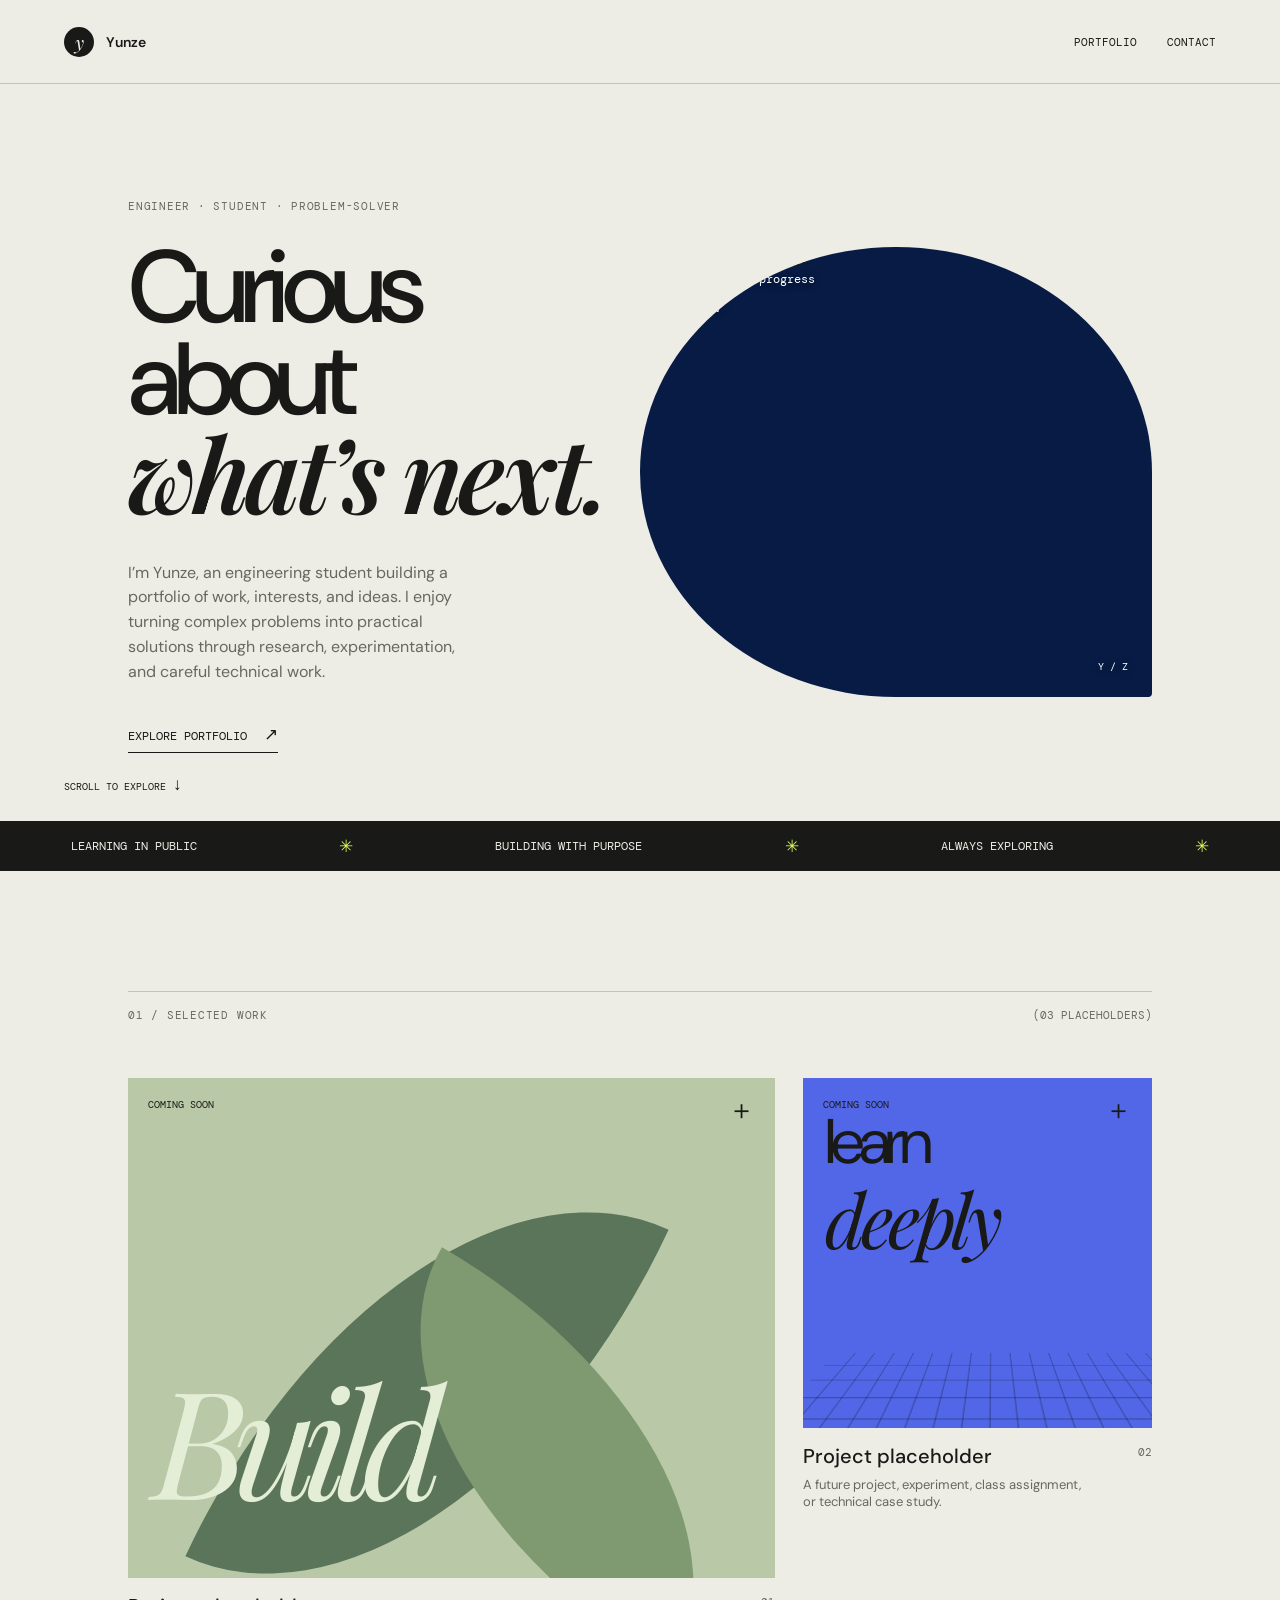
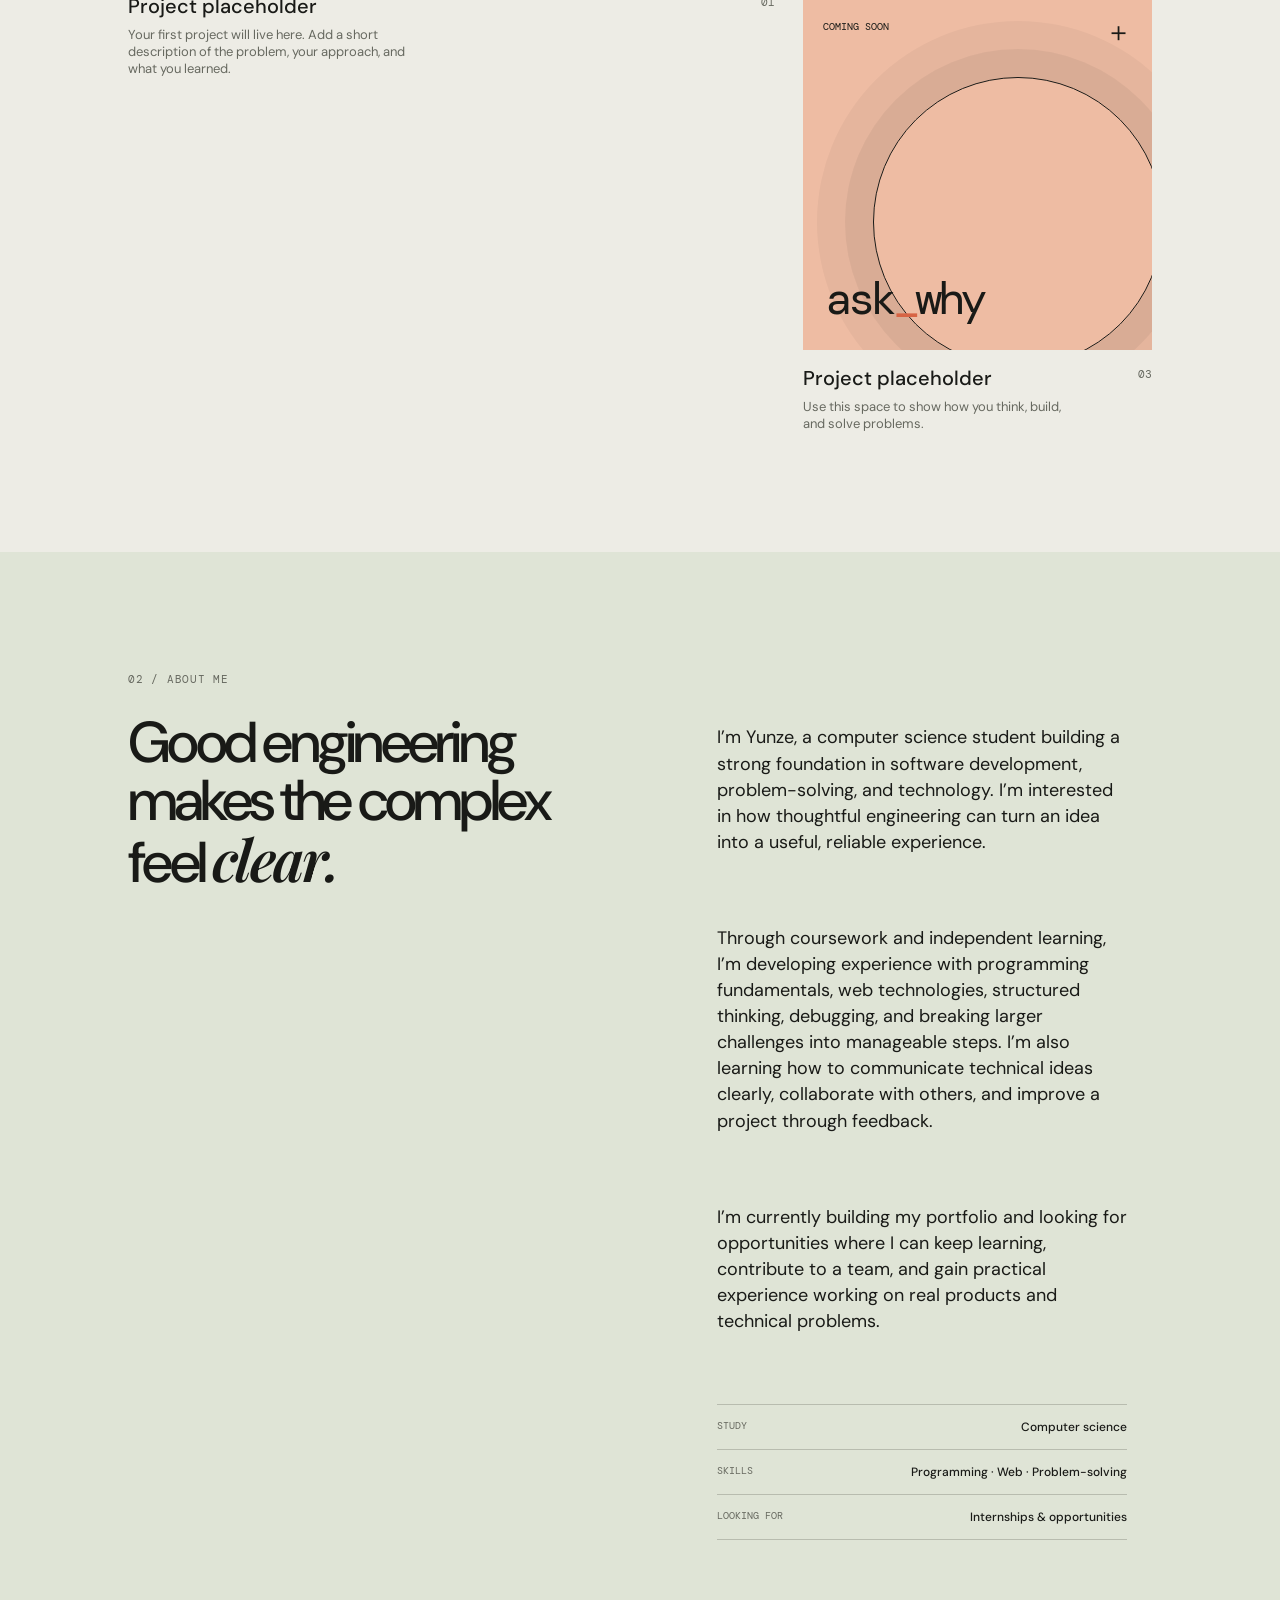
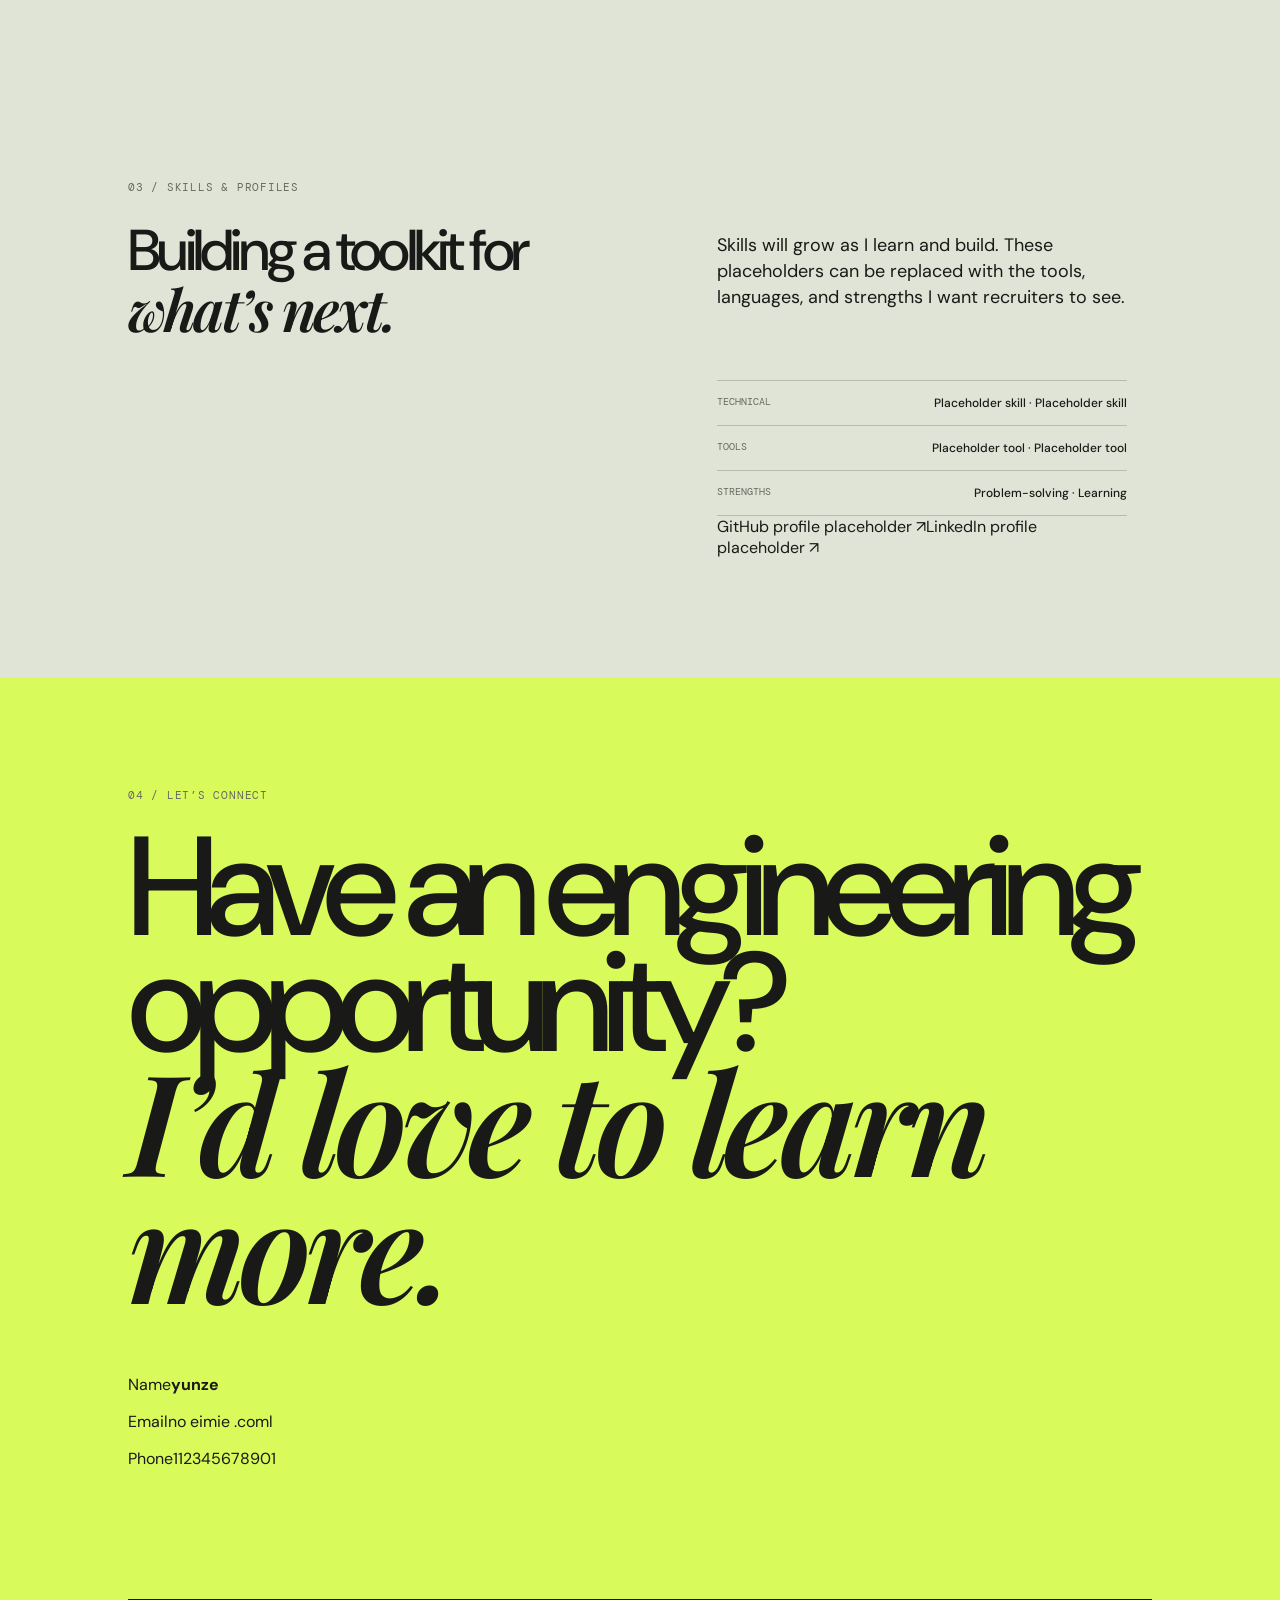
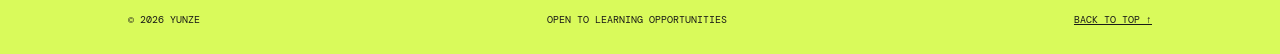
==== index.html @ c9092ca7 "Add files via upload" ====
<!doctype html>
<html lang="en">
<head>
  <meta charset="UTF-8">
  <meta name="viewport" content="width=device-width, initial-scale=1">
  <meta name="description" content="Yunze is an engineering student building a portfolio of work, interests, and ideas.">
  <title>Yunze — Engineering Student</title>
  <link rel="preconnect" href="https://fonts.googleapis.com">
  <link rel="preconnect" href="https://fonts.gstatic.com" crossorigin>
  <link href="https://fonts.googleapis.com/css2?family=DM+Mono&family=DM+Sans:wght@400;500;600&family=Playfair+Display:ital,wght@0,500;1,500;1,600&display=swap" rel="stylesheet">
  <link rel="stylesheet" href="stylesheet.css">
  <link rel="stylesheet" href="profile.css">
</head>
<body>
  <header class="site-header">
    <a class="brand" href="#top" aria-label="Yunze home"><span class="brand-mark">y</span><span>Yunze</span></a>
    <nav class="nav" aria-label="Main navigation"><a href="#portfolio">Portfolio</a><a href="#contact">Contact</a></nav>
  </header>

  <main id="top">
    <section class="page-grid hero">
      <div class="hero-copy">
        <p class="eyebrow reveal">Engineer · Student · Problem-solver</p>
        <h1 class="reveal">Curious about<br><em>what’s next.</em></h1>
        <p class="intro reveal">I’m Yunze, an engineering student building a portfolio of work, interests, and ideas. I enjoy turning complex problems into practical solutions through research, experimentation, and careful technical work.</p>
        <a class="text-link reveal" href="#portfolio">Explore portfolio <span>↗</span></a>
      </div>
      <div class="hero-art profile-art reveal"><img src="assets/yunze-profile.png" alt="Yunze's profile image"><div class="profile-overlay"><span>Portfolio in progress</span><strong>Y—01</strong></div><span class="art-index">Y / Z</span></div>
      <div class="scroll-note">Scroll to explore <span>↓</span></div>
    </section>

    <div class="ticker" aria-hidden="true"><div class="ticker-track"><span>Learning in public</span><i>✳</i><span>Building with purpose</span><i>✳</i><span>Always exploring</span><i>✳</i></div></div>

    <section id="portfolio" class="portfolio">
    <section id="work" class="section-shell">
      <div class="section-heading"><p class="eyebrow">01 / Selected work</p><span class="section-count">(03 placeholders)</span></div>
      <div class="projects">
        <article class="project project-large"><div class="project-visual visual-sage"><span class="project-tag">Coming soon</span><span class="project-symbol">＋</span><span class="leaf leaf-a"></span><span class="leaf leaf-b"></span><span class="project-word">Build</span></div><div class="project-meta"><h2>Project placeholder</h2><p>Your first project will live here. Add a short description of the problem, your approach, and what you learned.</p><span class="year">01</span></div></article>
        <article class="project project-side"><div class="project-visual visual-cobalt"><span class="project-tag">Coming soon</span><span class="project-symbol">＋</span><span class="cobalt-type">learn<br><em>deeply</em></span><span class="grid-lines"></span></div><div class="project-meta"><h2>Project placeholder</h2><p>A future project, experiment, class assignment, or technical case study.</p><span class="year">02</span></div></article>
        <article class="project project-side"><div class="project-visual visual-peach"><span class="project-tag">Coming soon</span><span class="project-symbol">＋</span><span class="peach-orbit"></span><span class="orbit-type">ask<span>_</span>why</span></div><div class="project-meta"><h2>Project placeholder</h2><p>Use this space to show how you think, build, and solve problems.</p><span class="year">03</span></div></article>
      </div>
    </section>

    <section id="about" class="about section-shell"><div><p class="eyebrow">02 / About me</p><h2>Good engineering makes the complex feel <em>clear.</em></h2></div><div class="about-detail"><p>I’m Yunze, a computer science student building a strong foundation in software development, problem-solving, and technology. I’m interested in how thoughtful engineering can turn an idea into a useful, reliable experience.</p><p>Through coursework and independent learning, I’m developing experience with programming fundamentals, web technologies, structured thinking, debugging, and breaking larger challenges into manageable steps. I’m also learning how to communicate technical ideas clearly, collaborate with others, and improve a project through feedback.</p><p>I’m currently building my portfolio and looking for opportunities where I can keep learning, contribute to a team, and gain practical experience working on real products and technical problems.</p><div class="details-list"><div><span>Study</span><strong>Computer science</strong></div><div><span>Skills</span><strong>Programming · Web · Problem-solving</strong></div><div><span>Looking for</span><strong>Internships & opportunities</strong></div></div></div></section>

    <section id="skills" class="about section-shell skills-placeholder"><div><p class="eyebrow">03 / Skills & profiles</p><h2>Building a toolkit for <em>what’s next.</em></h2></div><div class="about-detail"><p>Skills will grow as I learn and build. These placeholders can be replaced with the tools, languages, and strengths I want recruiters to see.</p><div class="details-list"><div><span>Technical</span><strong>Placeholder skill · Placeholder skill</strong></div><div><span>Tools</span><strong>Placeholder tool · Placeholder tool</strong></div><div><span>Strengths</span><strong>Problem-solving · Learning</strong></div></div><div class="profile-links"><a href="#">GitHub profile placeholder ↗</a><a href="#">LinkedIn profile placeholder ↗</a></div></div></section>
    </section>

    <section id="contact" class="contact"><div class="contact-inner"><p class="eyebrow">04 / Let’s connect</p><h2>Have an engineering opportunity?<br><em>I’d love to learn more.</em></h2><div class="contact-details"><p><span>Name</span><strong>yunze</strong></p><p><span>Email</span><a href="mailto:no eimie .coml">no eimie .coml</a></p><p><span>Phone</span><a href="tel:112345678901">112345678901</a></p></div><div class="contact-footer"><span>© 2026 Yunze</span><span>Open to learning opportunities</span><a href="#top">Back to top ↑</a></div></div></section>
  </main>
</body>
</html>
---- stylesheet.css ----
:root{--ink:#191a17;--paper:#edece5;--lime:#d9fa5b;--muted:#676960;--line:rgba(25,26,23,.2);--serif:'Playfair Display',Georgia,serif;--sans:'DM Sans',Arial,sans-serif;--mono:'DM Mono',monospace}*{box-sizing:border-box}html{scroll-behavior:smooth}body{margin:0;background:var(--paper);color:var(--ink);font-family:var(--sans);transition:.35s}a{color:inherit;text-decoration:none}.site-header{height:84px;padding:0 5vw;display:flex;align-items:center;justify-content:space-between;border-bottom:1px solid var(--line)}.brand{display:flex;align-items:center;gap:12px;font-size:14px;font-weight:600}.brand-mark{display:grid;place-items:center;width:30px;height:30px;background:var(--ink);color:var(--paper);border-radius:50%;font:italic 19px var(--serif)}.nav{display:flex;align-items:center;gap:30px;font:11px var(--mono);text-transform:uppercase}.nav a:hover{opacity:.5}.theme-toggle{width:46px;height:25px;border:0;border-radius:20px;background:var(--ink);padding:4px;display:flex;justify-content:flex-end;cursor:pointer}.theme-toggle span{display:block;width:17px;height:17px;background:var(--lime);border-radius:50%}.page-grid{position:relative;display:grid;grid-template-columns:1fr 1fr;min-height:620px;padding:9vw 10vw 6vw;overflow:hidden}.hero-copy{align-self:center;max-width:610px}.eyebrow{font:11px var(--mono);letter-spacing:.07em;text-transform:uppercase;color:var(--muted);margin:0 0 28px}.hero h1{font-size:clamp(56px,8vw,126px);line-height:.9;letter-spacing:-.07em;margin:0 0 36px;font-weight:500}.hero h1 em,.about h2 em,.contact h2 em{font-family:var(--serif);font-weight:600;letter-spacing:-.05em}.intro{font-size:16px;line-height:1.55;max-width:330px;color:var(--muted);margin-bottom:38px}.text-link{font:12px var(--mono);text-transform:uppercase;border-bottom:1px solid var(--ink);padding-bottom:8px}.text-link span{font-size:17px;margin-left:10px}.hero-art{height:450px;position:relative;align-self:center;background:var(--lime);overflow:hidden;border-radius:50% 50% 4px 50%}.orb{position:absolute;border:1px solid var(--ink);border-radius:50%;mix-blend-mode:multiply}.orb-one{width:390px;height:390px;left:-100px;top:70px}.orb-two{width:260px;height:260px;right:-30px;top:-40px;background:var(--paper)}.orb-three{width:190px;height:190px;right:85px;bottom:-40px;background:#d87c64}.art-label{position:absolute;top:32px;left:36px;font:12px var(--mono);line-height:1.4}.art-label strong{font:italic 21px var(--serif)}.art-index{position:absolute;right:24px;bottom:24px;font:10px var(--mono)}.scroll-note{position:absolute;bottom:26px;left:5vw;font:10px var(--mono);text-transform:uppercase}.scroll-note span{font-size:17px}.ticker{overflow:hidden;background:var(--ink);color:var(--paper);padding:14px 0}.ticker-track{display:flex;justify-content:space-around;align-items:center;min-width:850px;animation:marquee 28s linear infinite;font:12px var(--mono);text-transform:uppercase}.ticker i{color:var(--lime);font-style:normal;font-size:17px}@keyframes marquee{to{transform:translateX(-25%)}}.section-shell{padding:120px 10vw}.section-heading{display:flex;justify-content:space-between;border-top:1px solid var(--line);padding-top:16px;margin-bottom:56px}.section-heading .eyebrow,.section-count{margin:0;font:11px var(--mono);text-transform:uppercase}.section-count{color:var(--muted)}.projects{display:grid;grid-template-columns:1.3fr .7fr;gap:90px 28px;align-items:start}.project-large{grid-row:span 2}.project-visual{height:500px;position:relative;overflow:hidden}.project-side .project-visual{height:350px}.visual-sage{background:#b9c9a7}.visual-cobalt{background:#5267e8}.visual-peach{background:#eebca3}.project-tag{position:absolute;top:20px;left:20px;font:10px var(--mono);text-transform:uppercase}.project-symbol{position:absolute;right:20px;top:14px;font-size:27px}.leaf{position:absolute;background:#5b755b;border-radius:100% 0 100% 0;transform:rotate(25deg)}.leaf-a{width:300px;height:500px;left:23%;top:13%}.leaf-b{width:250px;height:410px;left:47%;top:35%;background:#7f9a70;transform:rotate(120deg)}.project-word{position:absolute;bottom:40px;left:25px;font:italic 150px var(--serif);letter-spacing:-.1em;color:#e4eed6}.cobalt-type{position:absolute;top:40px;left:22px;font-size:63px;line-height:.78;letter-spacing:-.08em}.cobalt-type em{font:italic 75px var(--serif)}.grid-lines{position:absolute;bottom:-70px;left:-20px;width:120%;height:180px;background:repeating-linear-gradient(0deg,transparent 0 24px,rgba(0,0,0,.25) 25px 26px),repeating-linear-gradient(90deg,transparent 0 24px,rgba(0,0,0,.25) 25px 26px);transform:perspective(150px) rotateX(35deg)}.peach-orbit{position:absolute;width:290px;height:290px;border:1px solid var(--ink);border-radius:50%;left:20%;top:22%;box-shadow:0 0 0 28px rgba(0,0,0,.05),0 0 0 56px rgba(0,0,0,.04)}.orbit-type{position:absolute;bottom:22px;left:22px;font:46px var(--mono);letter-spacing:-.12em}.orbit-type span{color:#d76444}.project-meta{position:relative;padding-top:15px}.project-meta h2{font-size:20px;font-weight:500;margin:0 0 7px}.project-meta p{font-size:13px;color:var(--muted);margin:0;max-width:280px}.year{position:absolute;right:0;top:17px;font:11px var(--mono);color:var(--muted)}.about{background:#dfe4d6;display:grid;grid-template-columns:1fr 1fr;gap:12vw}.about h2{font-size:clamp(38px,4.5vw,68px);line-height:1;letter-spacing:-.065em;font-weight:500;max-width:550px;margin:0}.about-detail{padding-top:52px;max-width:410px}.about-detail>p{font-size:18px;line-height:1.45;margin:0 0 70px}.details-list{border-top:1px solid var(--line)}.details-list div{display:flex;justify-content:space-between;padding:14px 0;border-bottom:1px solid var(--line);font-size:12px}.details-list span{font:10px var(--mono);text-transform:uppercase;color:var(--muted)}.details-list strong,.details-list a{font-weight:500}.contact{background:var(--lime);padding:110px 10vw 28px}.contact-inner{max-width:1100px;margin:auto}.contact h2{font-size:clamp(70px,11vw,170px);line-height:.82;letter-spacing:-.08em;font-weight:500;margin:0 0 60px}.contact-link{font:16px var(--mono);border-bottom:1px solid var(--ink);padding-bottom:12px}.contact-link span{font-size:23px;margin-left:22px}.contact-footer{border-top:1px solid var(--ink);margin-top:130px;padding-top:13px;display:flex;justify-content:space-between;font:10px var(--mono);text-transform:uppercase}.contact-footer a{text-decoration:underline}.reveal{animation:rise .8s ease both}@keyframes rise{from{opacity:0;transform:translateY(18px)}to{opacity:1;transform:none}}body.dark{--paper:#20221f;--ink:#f1f0e8;--muted:#a6aa9e;--line:rgba(241,240,232,.25)}body.dark .hero-art{background:#afc934}body.dark .about{background:#353b31}@media(max-width:760px){.site-header{height:70px;padding:0 6vw}.nav{gap:15px;font-size:9px}.page-grid{display:block;padding:75px 6vw 55px;min-height:auto}.hero h1{font-size:65px}.intro{font-size:15px}.hero-art{height:320px;margin-top:70px}.scroll-note{display:none}.section-shell{padding:80px 6vw}.projects{display:block}.project{margin-bottom:60px}.project-visual,.project-side .project-visual{height:330px}.project-word{font-size:110px}.about{display:block}.about-detail{padding-top:60px}.contact{padding:90px 6vw 25px}.contact h2{font-size:75px}.contact-footer{margin-top:90px;gap:20px;flex-wrap:wrap}.contact-footer span:nth-child(2){order:3;width:100%}}
---- profile.css ----
.profile-art{background:#071b44;}
.profile-art img{width:100%;height:100%;display:block;object-fit:cover;object-position:center;filter:saturate(1.08);}
.profile-overlay{position:absolute;top:24px;left:28px;display:flex;flex-direction:column;gap:2px;color:#fff;font:12px var(--mono);text-shadow:0 1px 8px rgba(0,0,0,.45)}
.profile-overlay strong{font:italic 21px var(--serif)}
.profile-art .art-index{color:#fff;text-shadow:0 1px 8px rgba(0,0,0,.45)}
@media(max-width:760px){.profile-art{height:320px}.profile-art img{object-position:center center}}
@media(max-width:760px){
  .hero-copy{text-align:center;margin:0 auto;display:flex;flex-direction:column;align-items:center}
  .hero-copy .intro{margin-left:auto;margin-right:auto}
  .section-heading{text-align:center;align-items:center;flex-direction:column;gap:8px}
  .section-heading .eyebrow{margin-bottom:0}
  .about{text-align:center}
  .about-detail{margin-left:auto;margin-right:auto}
  .details-list{text-align:left}
  .profile-links{justify-content:center}
  .contact{text-align:center}
  .contact-details{text-align:left;max-width:320px;margin:0 auto}
  .contact-footer{justify-content:center;text-align:center}
}
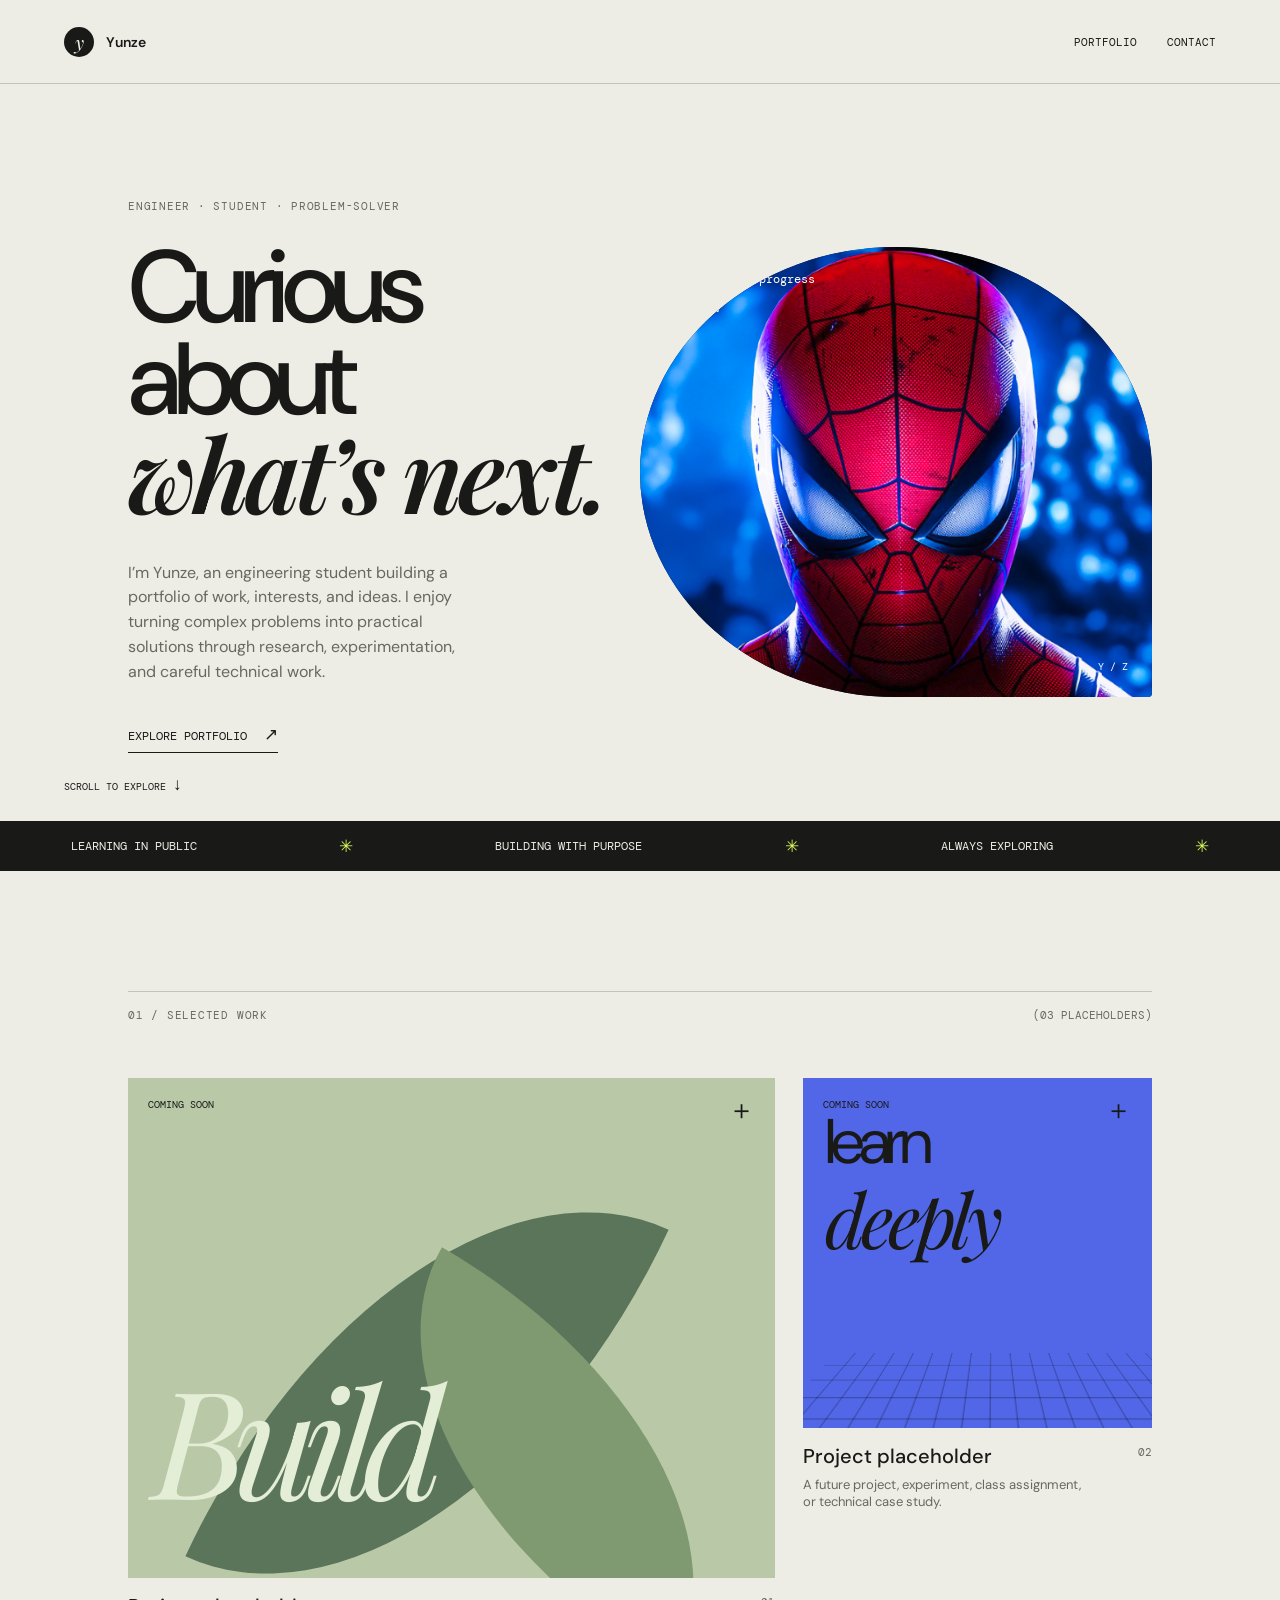
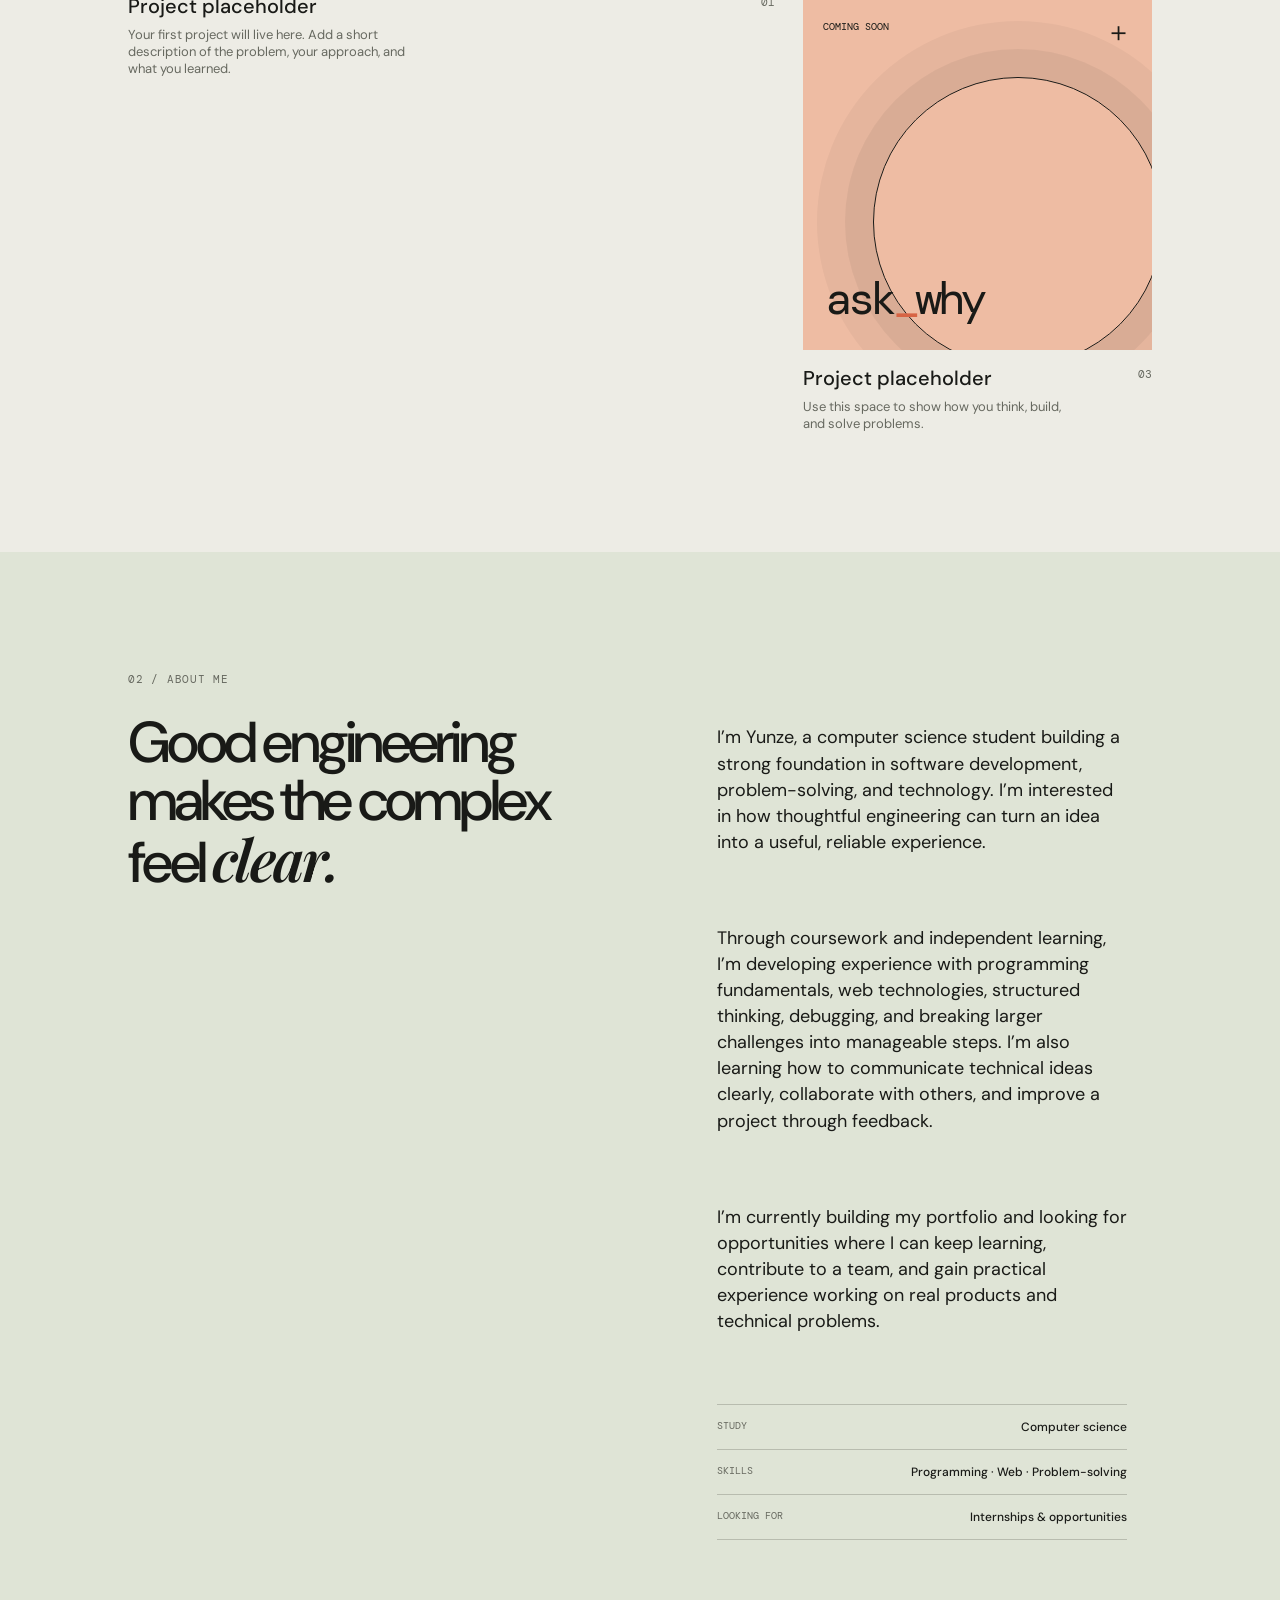
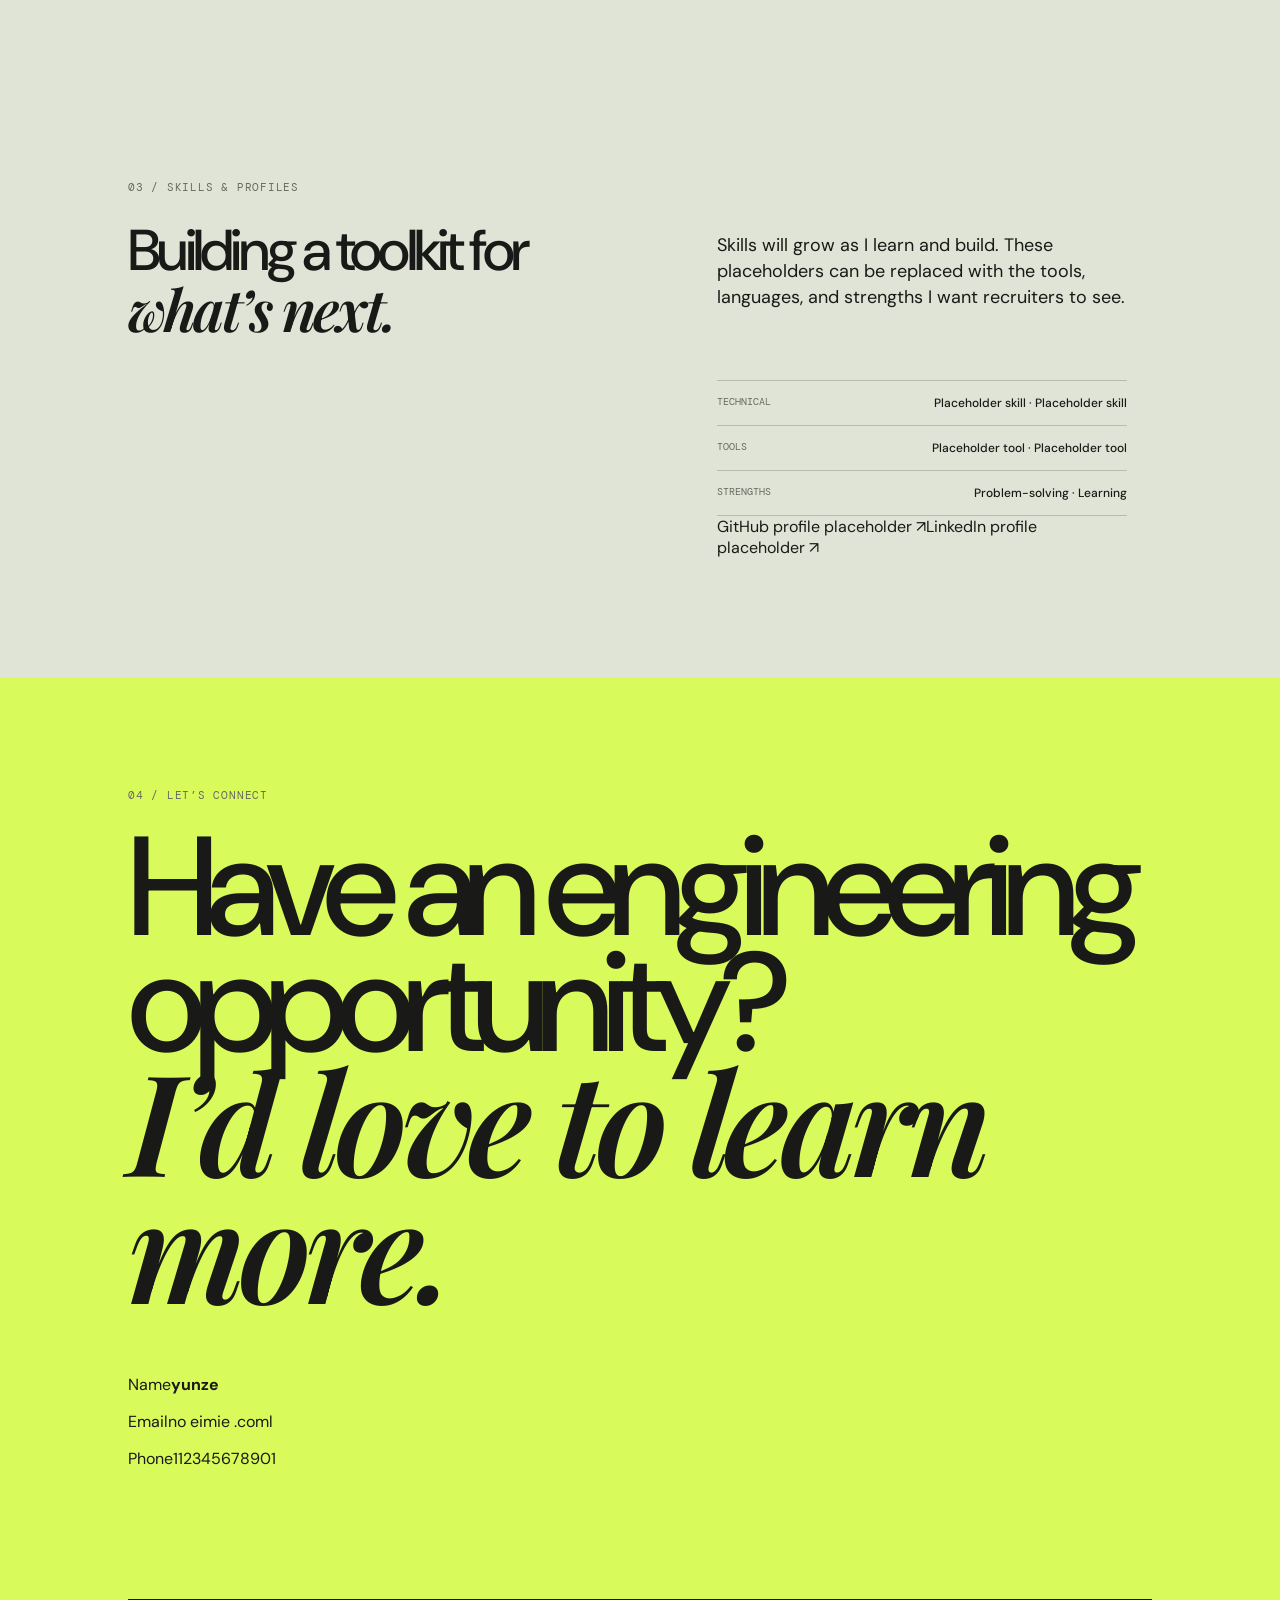
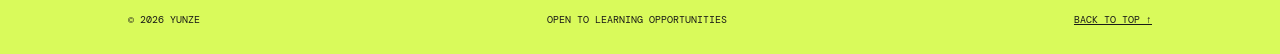
==== commit d38e7305: "Fix deployed profile photo path" ====
--- a/index.html
+++ b/index.html
@@ -25,7 +25,7 @@
         <p class="intro reveal">I’m Yunze, an engineering student building a portfolio of work, interests, and ideas. I enjoy turning complex problems into practical solutions through research, experimentation, and careful technical work.</p>
         <a class="text-link reveal" href="#portfolio">Explore portfolio <span>↗</span></a>
       </div>
-      <div class="hero-art profile-art reveal"><img src="assets/yunze-profile.png" alt="Yunze's profile image"><div class="profile-overlay"><span>Portfolio in progress</span><strong>Y—01</strong></div><span class="art-index">Y / Z</span></div>
+      <div class="hero-art profile-art reveal"><img src="profile-photo.png" alt="Yunze's profile image"><div class="profile-overlay"><span>Portfolio in progress</span><strong>Y—01</strong></div><span class="art-index">Y / Z</span></div>
       <div class="scroll-note">Scroll to explore <span>↓</span></div>
     </section>
 
